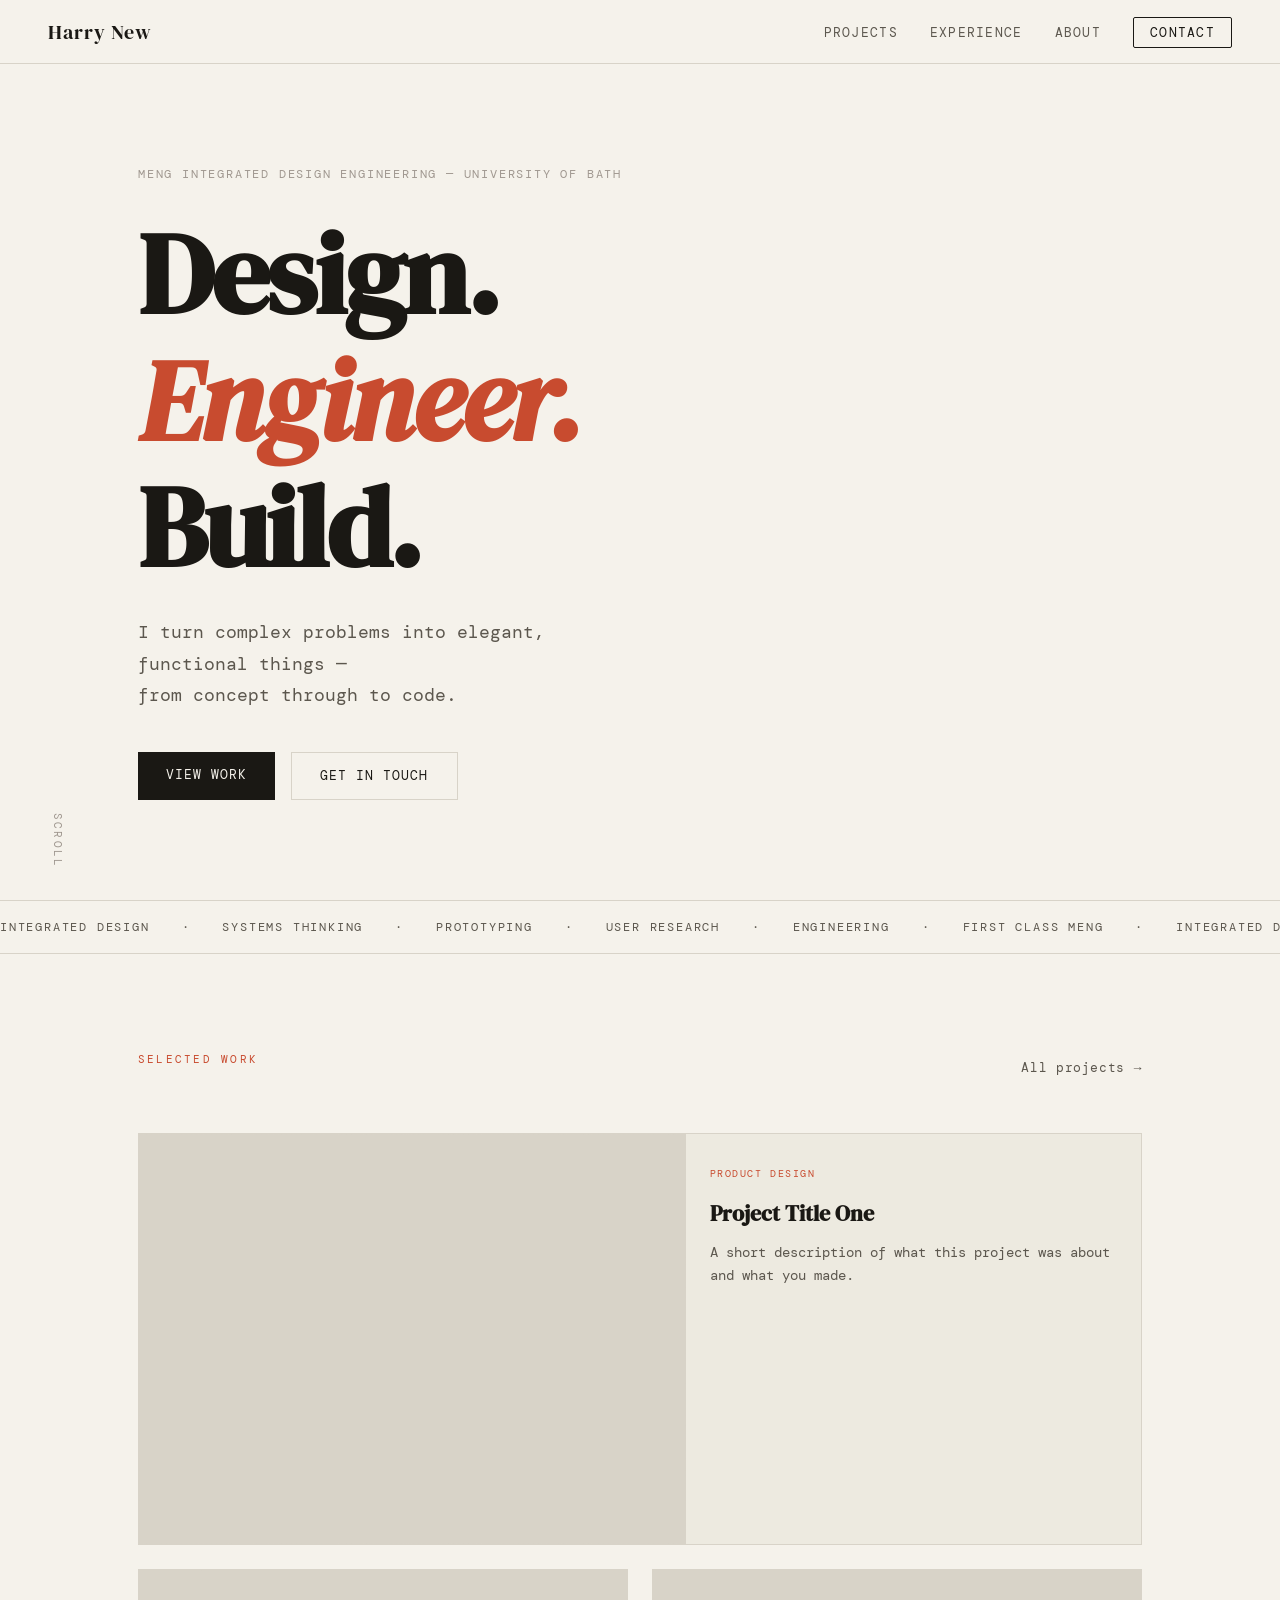
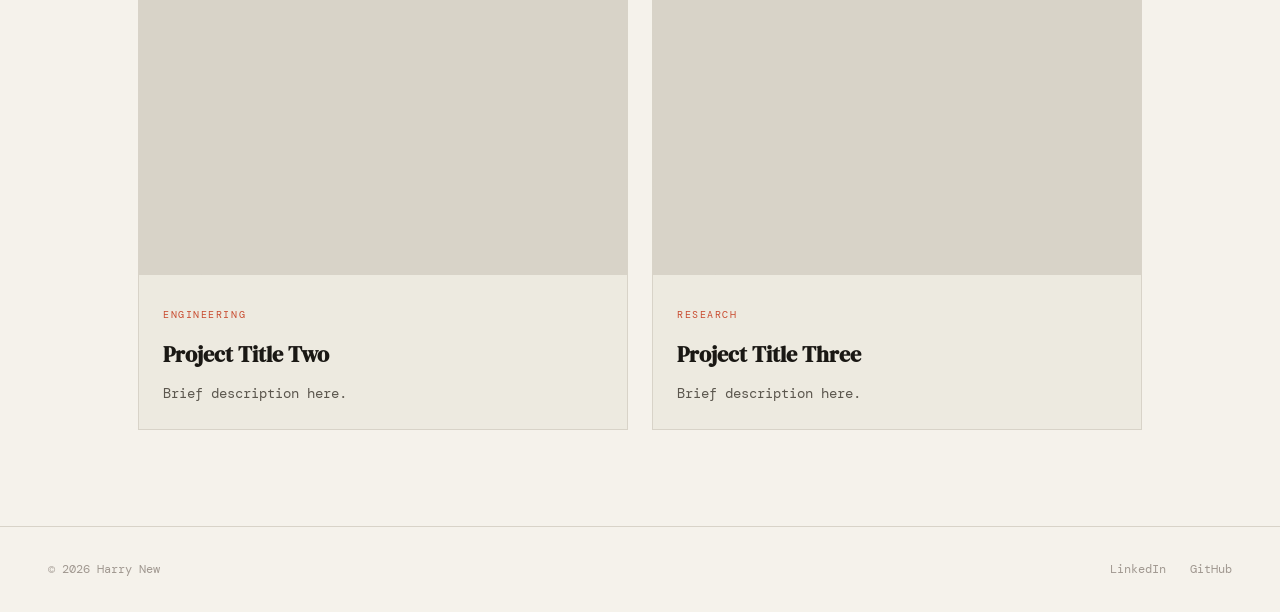
==== index.html @ e5365fc0 "feat: add initial template from Claude AI - add initial template generated from Claude - add About p" ====
<!DOCTYPE html>
<html lang="en">
<head>
  <meta charset="UTF-8" />
  <meta name="viewport" content="width=device-width, initial-scale=1.0" />
  <title>Harry New — Design Engineer</title>
  <link rel="stylesheet" href="css/style.css" />
  <link rel="preconnect" href="https://fonts.googleapis.com" />
  <link href="https://fonts.googleapis.com/css2?family=DM+Serif+Display:ital@0;1&family=DM+Mono:wght@300;400;500&display=swap" rel="stylesheet" />
</head>
<body>

  <nav class="nav">
    <a href="index.html" class="nav-logo">Harry New</a>
    <ul class="nav-links">
      <li><a href="projects.html">Projects</a></li>
      <li><a href="experience.html">Experience</a></li>
      <li><a href="about.html">About</a></li>
      <li><a href="contact.html" class="nav-cta">Contact</a></li>
    </ul>
  </nav>

  <main class="hero">
    <div class="hero-label">MEng Integrated Design Engineering — University of Bath</div>
    <h1 class="hero-title">
      <span class="reveal">Design.</span>
      <span class="reveal italic">Engineer.</span>
      <span class="reveal">Build.</span>
    </h1>
    <p class="hero-sub reveal-delay">
      I turn complex problems into elegant, functional things —<br />
      from concept through to code.
    </p>
    <div class="hero-actions reveal-delay-2">
      <a href="projects.html" class="btn-primary">View Work</a>
      <a href="contact.html" class="btn-ghost">Get in Touch</a>
    </div>

    <div class="hero-scroll-hint">scroll</div>
  </main>

  <section class="marquee-strip">
    <div class="marquee-track">
      <span>Integrated Design</span><span>·</span>
      <span>Systems Thinking</span><span>·</span>
      <span>Prototyping</span><span>·</span>
      <span>User Research</span><span>·</span>
      <span>Engineering</span><span>·</span>
      <span>First Class MEng</span><span>·</span>
      <span>Integrated Design</span><span>·</span>
      <span>Systems Thinking</span><span>·</span>
      <span>Prototyping</span><span>·</span>
      <span>User Research</span><span>·</span>
      <span>Engineering</span><span>·</span>
      <span>First Class MEng</span><span>·</span>
    </div>
  </section>

  <section class="featured">
    <div class="section-header">
      <span class="section-label">Selected Work</span>
      <a href="projects.html" class="section-link">All projects →</a>
    </div>
    <div class="project-grid">
      <a href="projects.html" class="project-card large">
        <div class="project-card-img placeholder"></div>
        <div class="project-card-info">
          <span class="project-tag">Product Design</span>
          <h3>Project Title One</h3>
          <p>A short description of what this project was about and what you made.</p>
        </div>
      </a>
      <a href="projects.html" class="project-card">
        <div class="project-card-img placeholder"></div>
        <div class="project-card-info">
          <span class="project-tag">Engineering</span>
          <h3>Project Title Two</h3>
          <p>Brief description here.</p>
        </div>
      </a>
      <a href="projects.html" class="project-card">
        <div class="project-card-img placeholder"></div>
        <div class="project-card-info">
          <span class="project-tag">Research</span>
          <h3>Project Title Three</h3>
          <p>Brief description here.</p>
        </div>
      </a>
    </div>
  </section>

  <footer class="footer">
    <span>© 2026 Harry New</span>
    <div class="footer-links">
      <a href="https://www.linkedin.com/in/harry-new-02661025b/" target="_blank" rel="noopener noreferrer">LinkedIn</a>
      <a href="https://github.com/hnewey7" target="_blank" rel="noopener noreferrer">GitHub</a>
    </div>
  </footer>

  <script src="js/main.js"></script>
</body>
</html>
---- css/style.css ----
/* ============================================================
   PORTFOLIO — style.css
   Design: Editorial / refined with personality
   Fonts: DM Serif Display + DM Mono
   ============================================================ */

/* ── Variables ─────────────────────────────────────────────── */
:root {
  --bg:        #F5F2EB;
  --surface:   #EDEAE0;
  --ink:       #1A1814;
  --ink-mid:   #5C574E;
  --ink-faint: #A09890;
  --accent:    #C84B2F;
  --accent-2:  #2F6EC8;
  --border:    #D8D3C8;

  --font-serif: 'DM Serif Display', Georgia, serif;
  --font-mono:  'DM Mono', 'Courier New', monospace;

  --max-w: 1100px;
  --nav-h: 64px;
  --gap:   clamp(1.5rem, 4vw, 3rem);
}

/* ── Reset ──────────────────────────────────────────────────── */
*, *::before, *::after { box-sizing: border-box; margin: 0; padding: 0; }
html { scroll-behavior: smooth; }
body {
  background: var(--bg);
  color: var(--ink);
  font-family: var(--font-mono);
  font-size: clamp(14px, 1.5vw, 16px);
  line-height: 1.7;
  -webkit-font-smoothing: antialiased;
}
img { display: block; max-width: 100%; }
a { color: inherit; text-decoration: none; }
ul { list-style: none; }

/* ── Nav ────────────────────────────────────────────────────── */
.nav {
  position: fixed;
  top: 0; left: 0; right: 0;
  height: var(--nav-h);
  display: flex;
  align-items: center;
  justify-content: space-between;
  padding: 0 var(--gap);
  background: var(--bg);
  border-bottom: 1px solid var(--border);
  z-index: 100;
}
.nav-logo {
  font-family: var(--font-serif);
  font-size: 1.25rem;
  letter-spacing: 0.05em;
}
.nav-links {
  display: flex;
  align-items: center;
  gap: 2rem;
}
.nav-links a {
  font-size: 0.8rem;
  letter-spacing: 0.1em;
  text-transform: uppercase;
  color: var(--ink-mid);
  transition: color 0.2s;
}
.nav-links a:hover,
.nav-links a.active { color: var(--ink); }
.nav-cta {
  border: 1px solid var(--ink);
  padding: 0.4rem 1rem;
  border-radius: 2px;
  color: var(--ink) !important;
  transition: background 0.2s, color 0.2s !important;
}
.nav-cta:hover {
  background: var(--ink);
  color: var(--bg) !important;
}

/* ── Buttons ────────────────────────────────────────────────── */
.btn-primary {
  display: inline-block;
  background: var(--ink);
  color: var(--bg);
  padding: 0.75rem 1.75rem;
  font-family: var(--font-mono);
  font-size: 0.8rem;
  letter-spacing: 0.08em;
  text-transform: uppercase;
  border: none;
  cursor: pointer;
  transition: background 0.2s, transform 0.15s;
}
.btn-primary:hover { background: var(--accent); transform: translateY(-2px); }

.btn-ghost {
  display: inline-block;
  color: var(--ink);
  padding: 0.75rem 1.75rem;
  font-family: var(--font-mono);
  font-size: 0.8rem;
  letter-spacing: 0.08em;
  text-transform: uppercase;
  border: 1px solid var(--border);
  transition: border-color 0.2s;
}
.btn-ghost:hover { border-color: var(--ink); }

/* ── Shared labels ──────────────────────────────────────────── */
.section-label {
  display: block;
  font-size: 0.7rem;
  letter-spacing: 0.2em;
  text-transform: uppercase;
  color: var(--accent);
  margin-bottom: 1rem;
}

/* ── Placeholder images ─────────────────────────────────────── */
.placeholder {
  background: var(--surface);
  border: 1px dashed var(--border);
  width: 100%;
  aspect-ratio: 16 / 10;
}

/* ── Footer ─────────────────────────────────────────────────── */
.footer {
  display: flex;
  align-items: center;
  justify-content: space-between;
  padding: 2rem var(--gap);
  border-top: 1px solid var(--border);
  font-size: 0.75rem;
  color: var(--ink-faint);
}
.footer-links { display: flex; gap: 1.5rem; }
.footer-links a:hover { color: var(--ink); }

/* ============================================================
   HOME — index.html
   ============================================================ */

.hero {
  min-height: 100svh;
  display: flex;
  flex-direction: column;
  justify-content: center;
  padding: calc(var(--nav-h) + 4rem) var(--gap) 4rem;
  max-width: var(--max-w);
  margin: 0 auto;
}
.hero-label {
  font-size: 0.75rem;
  letter-spacing: 0.15em;
  text-transform: uppercase;
  color: var(--ink-faint);
  margin-bottom: 2rem;
}
.hero-title {
  font-family: var(--font-serif);
  font-size: clamp(3.5rem, 9vw, 8rem);
  line-height: 1;
  letter-spacing: -0.02em;
  margin-bottom: 2rem;
  display: flex;
  flex-direction: column;
  gap: 0.1em;
}
.hero-title .italic { font-style: italic; color: var(--accent); }
.hero-sub {
  font-size: clamp(0.9rem, 1.5vw, 1.1rem);
  color: var(--ink-mid);
  max-width: 46ch;
  margin-bottom: 2.5rem;
  line-height: 1.8;
}
.hero-actions { display: flex; gap: 1rem; flex-wrap: wrap; }
.hero-scroll-hint {
  position: absolute;
  bottom: 2rem;
  left: var(--gap);
  font-size: 0.7rem;
  letter-spacing: 0.2em;
  text-transform: uppercase;
  color: var(--ink-faint);
  writing-mode: vertical-rl;
  animation: scrollBounce 2s ease-in-out infinite;
}
@keyframes scrollBounce {
  0%, 100% { transform: translateY(0); }
  50%       { transform: translateY(6px); }
}

/* Reveal animations */
.reveal, .reveal-delay, .reveal-delay-2 {
  opacity: 0;
  transform: translateY(24px);
  animation: revealUp 0.8s cubic-bezier(0.16,1,0.3,1) forwards;
}
.reveal       { animation-delay: 0.1s; }
.reveal-delay { animation-delay: 0.3s; }
.reveal-delay-2 { animation-delay: 0.5s; }
@keyframes revealUp {
  to { opacity: 1; transform: translateY(0); }
}

/* Marquee strip */
.marquee-strip {
  border-top: 1px solid var(--border);
  border-bottom: 1px solid var(--border);
  overflow: hidden;
  padding: 1rem 0;
}
.marquee-track {
  display: flex;
  gap: 2rem;
  white-space: nowrap;
  animation: marquee 24s linear infinite;
  font-size: 0.75rem;
  letter-spacing: 0.15em;
  text-transform: uppercase;
  color: var(--ink-mid);
}
@keyframes marquee {
  from { transform: translateX(0); }
  to   { transform: translateX(-50%); }
}

/* Featured projects */
.featured {
  max-width: var(--max-w);
  margin: 0 auto;
  padding: 6rem var(--gap);
}
.section-header {
  display: flex;
  align-items: center;
  justify-content: space-between;
  margin-bottom: 3rem;
}
.section-link {
  font-size: 0.8rem;
  letter-spacing: 0.05em;
  color: var(--ink-mid);
  transition: color 0.2s;
}
.section-link:hover { color: var(--accent); }

.project-grid {
  display: grid;
  grid-template-columns: 1fr 1fr;
  grid-template-rows: auto auto;
  gap: 1.5rem;
}
.project-card {
  display: block;
  background: var(--surface);
  border: 1px solid var(--border);
  overflow: hidden;
  transition: transform 0.25s, box-shadow 0.25s;
}
.project-card:hover {
  transform: translateY(-4px);
  box-shadow: 0 12px 32px rgba(0,0,0,0.08);
}
.project-card.large { grid-column: 1 / -1; display: grid; grid-template-columns: 1.2fr 1fr; }
.project-card.large .project-card-img { aspect-ratio: 4/3; }
.project-card-img { aspect-ratio: 16/10; background: var(--border); }
.project-card-info { padding: 1.5rem; }
.project-tag {
  display: inline-block;
  font-size: 0.65rem;
  letter-spacing: 0.15em;
  text-transform: uppercase;
  color: var(--accent);
  margin-bottom: 0.75rem;
}
.project-card-info h3 {
  font-family: var(--font-serif);
  font-size: 1.4rem;
  margin-bottom: 0.5rem;
}
.project-card-info p { font-size: 0.85rem; color: var(--ink-mid); }

/* ============================================================
   PAGE HEADER (shared)
   ============================================================ */
.page-header {
  max-width: var(--max-w);
  margin: 0 auto;
  padding: calc(var(--nav-h) + 4rem) var(--gap) 3rem;
}
.page-title {
  font-family: var(--font-serif);
  font-size: clamp(2.5rem, 6vw, 5rem);
  line-height: 1.05;
  margin-bottom: 1rem;
}
.page-title em { font-style: italic; color: var(--accent); }
.page-sub { color: var(--ink-mid); max-width: 52ch; font-size: 1rem; }

/* ============================================================
   PROJECTS — projects.html
   ============================================================ */
.filter-bar {
  max-width: var(--max-w);
  margin: 0 auto;
  padding: 0 var(--gap) 2rem;
  display: flex;
  gap: 0.5rem;
  flex-wrap: wrap;
}
.filter-btn {
  background: none;
  border: 1px solid var(--border);
  padding: 0.4rem 1rem;
  font-family: var(--font-mono);
  font-size: 0.75rem;
  letter-spacing: 0.1em;
  text-transform: uppercase;
  cursor: pointer;
  color: var(--ink-mid);
  transition: all 0.2s;
}
.filter-btn:hover, .filter-btn.active {
  background: var(--ink);
  color: var(--bg);
  border-color: var(--ink);
}

.projects-list {
  max-width: var(--max-w);
  margin: 0 auto;
  padding: 0 var(--gap) 6rem;
  display: flex;
  flex-direction: column;
  gap: 4rem;
}
.project-item {
  display: grid;
  grid-template-columns: 1fr 1fr;
  gap: 3rem;
  align-items: start;
  padding-bottom: 4rem;
  border-bottom: 1px solid var(--border);
}
.project-item:nth-child(even) .project-item-img { order: 2; }
.project-item:nth-child(even) .project-item-content { order: 1; }
.project-item-img { aspect-ratio: 4/3; background: var(--surface); border: 1px solid var(--border); }
.project-meta {
  display: flex;
  align-items: center;
  gap: 1rem;
  margin-bottom: 0.75rem;
}
.project-year { font-size: 0.75rem; color: var(--ink-faint); }
.project-item-content h2 {
  font-family: var(--font-serif);
  font-size: clamp(1.6rem, 3vw, 2.5rem);
  margin-bottom: 1rem;
}
.project-item-content p { color: var(--ink-mid); margin-bottom: 1.5rem; }
.project-skills {
  display: flex;
  flex-wrap: wrap;
  gap: 0.5rem;
  margin-bottom: 2rem;
}
.project-skills li {
  font-size: 0.7rem;
  letter-spacing: 0.1em;
  text-transform: uppercase;
  border: 1px solid var(--border);
  padding: 0.2rem 0.6rem;
  color: var(--ink-mid);
}

/* ============================================================
   EXPERIENCE — experience.html
   ============================================================ */
.experience-section {
  max-width: var(--max-w);
  margin: 0 auto;
  padding: 3rem var(--gap);
}
.exp-group-title {
  font-family: var(--font-serif);
  font-size: 1.75rem;
  margin-bottom: 2.5rem;
  padding-bottom: 1rem;
  border-bottom: 1px solid var(--border);
}
.timeline { display: flex; flex-direction: column; gap: 2.5rem; }
.timeline-item {
  display: grid;
  grid-template-columns: 160px 1fr;
  gap: 2rem;
}
.timeline-date {
  font-size: 0.75rem;
  letter-spacing: 0.05em;
  color: var(--ink-faint);
  padding-top: 0.25rem;
}
.timeline-content h3 {
  font-family: var(--font-serif);
  font-size: 1.3rem;
  margin-bottom: 0.25rem;
}
.timeline-company {
  display: block;
  font-size: 0.8rem;
  color: var(--accent);
  letter-spacing: 0.05em;
  margin-bottom: 0.75rem;
}
.timeline-content p { color: var(--ink-mid); margin-bottom: 1rem; }

.skills-section {
  max-width: var(--max-w);
  margin: 0 auto;
  padding: 3rem var(--gap) 2rem;
}
.skills-grid {
  display: grid;
  grid-template-columns: repeat(auto-fit, minmax(180px, 1fr));
  gap: 2rem;
}
.skills-group h4 {
  font-size: 0.75rem;
  letter-spacing: 0.15em;
  text-transform: uppercase;
  color: var(--accent);
  margin-bottom: 1rem;
}
.skills-group ul { display: flex; flex-direction: column; gap: 0.4rem; }
.skills-group li { font-size: 0.875rem; color: var(--ink-mid); }

.cv-cta {
  max-width: var(--max-w);
  margin: 0 auto;
  padding: 2rem var(--gap) 5rem;
}

/* ============================================================
   ABOUT — about.html
   ============================================================ */
.about-hero {
  max-width: var(--max-w);
  margin: 0 auto;
  padding: calc(var(--nav-h) + 4rem) var(--gap) 4rem;
  display: grid;
  grid-template-columns: 1fr 1.4fr;
  gap: 4rem;
  align-items: center;
}
.about-img {
  width: 100%;
  aspect-ratio: 3/4;
  object-fit: cover;
  border: 1px solid var(--border);
}
.about-intro .page-title { margin-top: 1rem; }
.about-lead {
  font-family: var(--font-serif);
  font-size: clamp(1.1rem, 2vw, 1.4rem);
  line-height: 1.5;
  color: var(--ink-mid);
  margin-top: 1.5rem;
}
.about-body {
  max-width: var(--max-w);
  margin: 0 auto;
  padding: 2rem var(--gap) 4rem;
  display: grid;
  grid-template-columns: 1.6fr 1fr;
  gap: 4rem;
}
.about-text p {
  color: var(--ink-mid);
  margin-bottom: 1.25rem;
  font-size: 1rem;
  line-height: 1.9;
}
.about-aside { display: flex; flex-direction: column; gap: 2rem; }
.aside-block h4 {
  font-size: 0.7rem;
  letter-spacing: 0.2em;
  text-transform: uppercase;
  color: var(--accent);
  margin-bottom: 0.5rem;
}
.aside-block p, .aside-block li { color: var(--ink-mid); font-size: 0.875rem; }
.aside-block ul { display: flex; flex-direction: column; gap: 0.3rem; }

.about-bullets > li {
  margin-bottom: 20px;
  list-style: circle; 
}

.values-section {
  max-width: var(--max-w);
  margin: 0 auto;
  padding: 3rem var(--gap) 5rem;
}
.values-grid {
  display: grid;
  grid-template-columns: repeat(auto-fit, minmax(220px, 1fr));
  gap: 2rem;
  margin-top: 0.5rem;
}
.value-card {
  padding: 2rem;
  border: 1px solid var(--border);
  background: var(--surface);
  transition: transform 0.2s;
}
.value-card:hover { transform: translateY(-3px); }
.value-number {
  display: block;
  font-size: 0.7rem;
  letter-spacing: 0.2em;
  color: var(--accent);
  margin-bottom: 1rem;
}
.value-card h3 {
  font-family: var(--font-serif);
  font-size: 1.2rem;
  margin-bottom: 0.75rem;
}
.value-card p { font-size: 0.85rem; color: var(--ink-mid); line-height: 1.7; }

.slideshow {
  position: relative;
  width: 100%;
  overflow: hidden;
  border: 1px solid var(--border);
}
.slideshow-track {
  display: flex;
  transition: transform 0.5s cubic-bezier(0.4, 0, 0.2, 1);
}
.slide {
  min-width: 100%;
  aspect-ratio: 3/4;
  object-fit: cover;
  flex-shrink: 0;
}
.slide-btn {
  position: absolute;
  top: 50%;
  transform: translateY(-50%);
  background: var(--bg);
  border: 1px solid var(--border);
  color: var(--ink);
  width: 2.2rem;
  height: 2.2rem;
  font-size: 1rem;
  cursor: pointer;
  display: flex;
  align-items: center;
  justify-content: center;
  transition: background 0.2s, color 0.2s;
  z-index: 2;
}
.slide-btn:hover { background: var(--ink); color: var(--bg); }
.slide-btn.prev { left: 0.75rem; }
.slide-btn.next { right: 0.75rem; }
.slideshow-dots {
  position: absolute;
  bottom: 0.75rem;
  left: 50%;
  transform: translateX(-50%);
  display: flex;
  gap: 0.4rem;
  z-index: 2;
}
.dot {
  width: 0.5rem;
  height: 0.5rem;
  border-radius: 50%;
  border: 1px solid var(--ink);
  background: transparent;
  cursor: pointer;
  padding: 0;
  transition: background 0.2s;
}
.dot.active { background: var(--ink); }

/* ============================================================
   CONTACT — contact.html
   ============================================================ */
.contact-hero {
  max-width: var(--max-w);
  margin: 0 auto;
  padding: calc(var(--nav-h) + 4rem) var(--gap) 4rem;
}
.contact-email {
  display: inline-block;
  font-family: var(--font-serif);
  font-size: clamp(1.5rem, 3vw, 2.5rem);
  color: var(--accent);
  margin-top: 1.5rem;
  border-bottom: 2px solid transparent;
  transition: border-color 0.2s;
}
.contact-email:hover { border-color: var(--accent); }

.contact-body {
  max-width: var(--max-w);
  margin: 0 auto;
  padding: 0 var(--gap) 6rem;
  display: grid;
  grid-template-columns: 1.4fr 1fr;
  gap: 5rem;
}
.contact-body h2 {
  font-family: var(--font-serif);
  font-size: 1.5rem;
  margin-bottom: 2rem;
}
.contact-form { display: flex; flex-direction: column; gap: 1.5rem; }
.form-group { display: flex; flex-direction: column; gap: 0.4rem; }
.form-group label {
  font-size: 0.7rem;
  letter-spacing: 0.15em;
  text-transform: uppercase;
  color: var(--ink-mid);
}
.form-group input,
.form-group textarea {
  background: var(--surface);
  border: 1px solid var(--border);
  padding: 0.75rem 1rem;
  font-family: var(--font-mono);
  font-size: 0.875rem;
  color: var(--ink);
  transition: border-color 0.2s;
  resize: vertical;
  outline: none;
  width: 100%;
}
.form-group input:focus,
.form-group textarea:focus { border-color: var(--ink); }

.contact-links { display: flex; flex-direction: column; gap: 1.5rem; }
.contact-links li { padding-bottom: 1.5rem; border-bottom: 1px solid var(--border); }
.contact-link-label {
  display: block;
  font-size: 0.7rem;
  letter-spacing: 0.15em;
  text-transform: uppercase;
  color: var(--ink-faint);
  margin-bottom: 0.4rem;
}
.contact-links a {
  font-size: 0.9rem;
  color: var(--ink-mid);
  transition: color 0.2s;
}
.contact-links a:hover { color: var(--accent); }

/* ============================================================
   SCROLL REVEAL (shared)
   ============================================================ */
.js-reveal {
  opacity: 0;
  transform: translateY(20px);
  transition: opacity 0.7s ease, transform 0.7s ease;
}
.js-reveal.visible {
  opacity: 1;
  transform: translateY(0);
}

/* ============================================================
   RESPONSIVE
   ============================================================ */
@media (max-width: 768px) {
  .project-card.large { grid-template-columns: 1fr; }
  .project-grid { grid-template-columns: 1fr; }
  .project-item { grid-template-columns: 1fr; }
  .project-item:nth-child(even) .project-item-img,
  .project-item:nth-child(even) .project-item-content { order: unset; }
  .about-hero { grid-template-columns: 1fr; }
  .about-body { grid-template-columns: 1fr; }
  .contact-body { grid-template-columns: 1fr; }
  .timeline-item { grid-template-columns: 1fr; gap: 0.5rem; }
  .nav-links { gap: 1rem; }
}
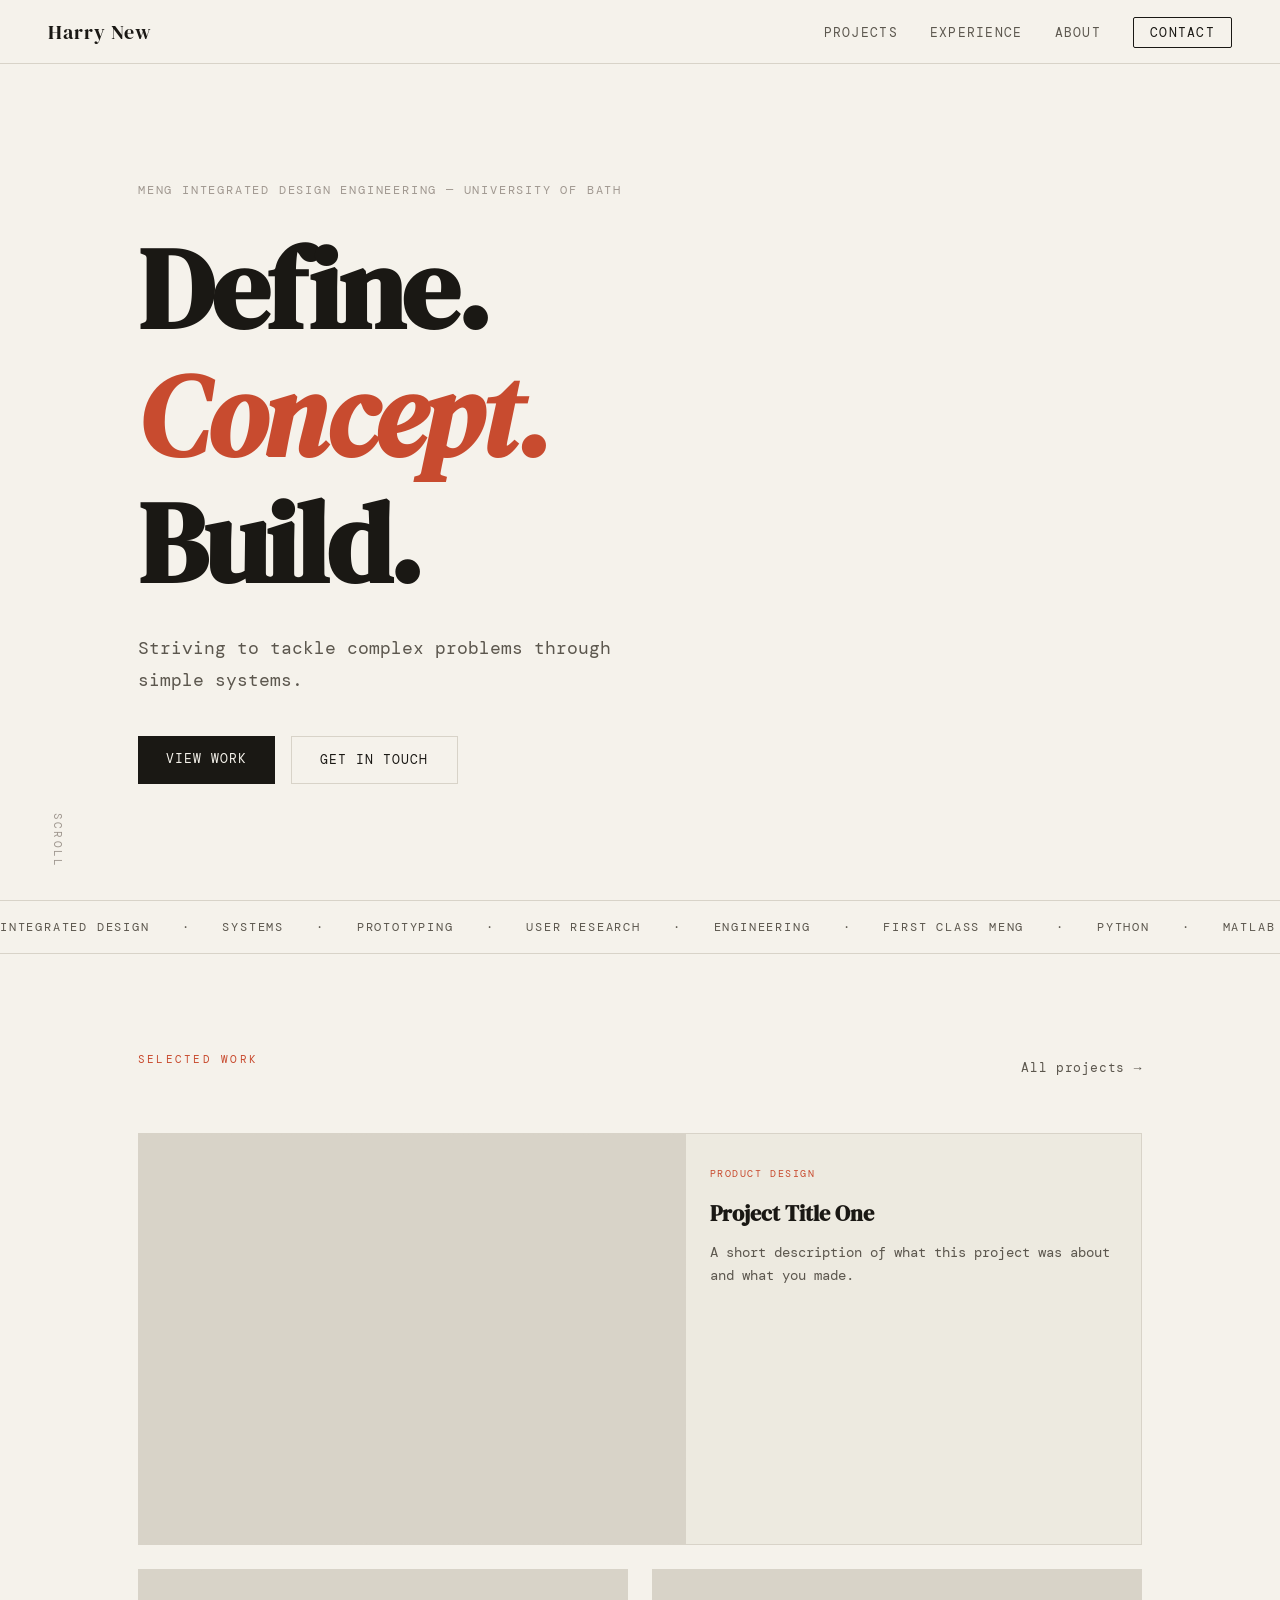
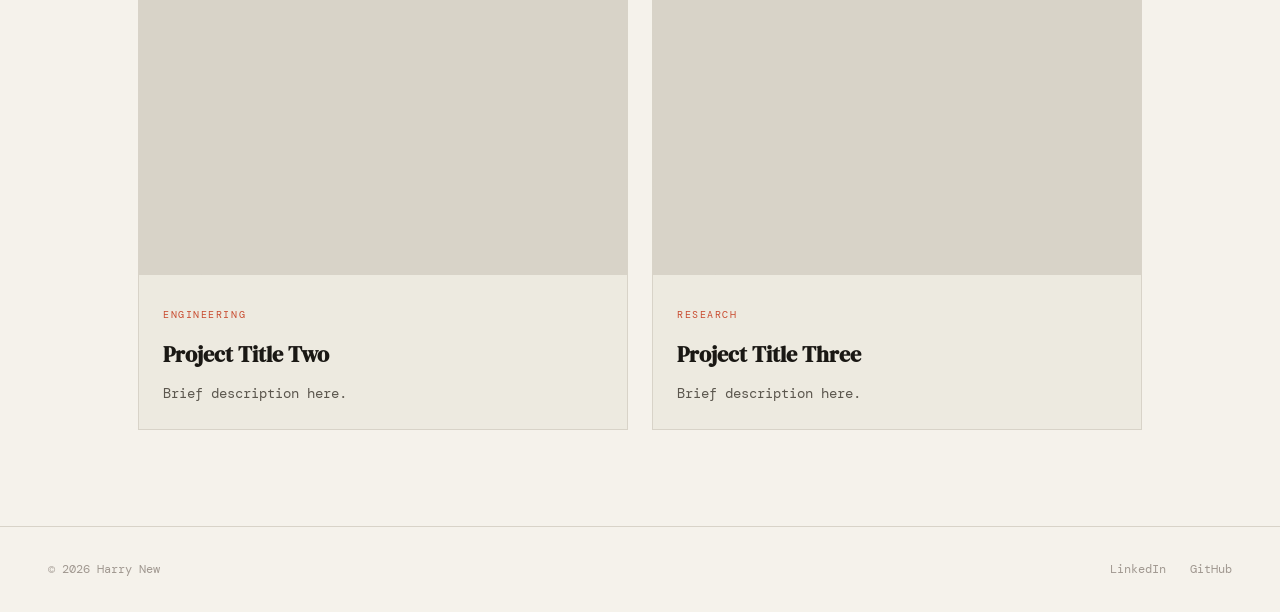
==== commit 1a7ab433: "feat: add Olypmus Rover Trials projects to Project page" ====
--- a/index.html
+++ b/index.html
@@ -23,13 +23,12 @@
   <main class="hero">
     <div class="hero-label">MEng Integrated Design Engineering — University of Bath</div>
     <h1 class="hero-title">
-      <span class="reveal">Design.</span>
-      <span class="reveal italic">Engineer.</span>
+      <span class="reveal">Define.</span>
+      <span class="reveal italic">Concept.</span>
       <span class="reveal">Build.</span>
     </h1>
     <p class="hero-sub reveal-delay">
-      I turn complex problems into elegant, functional things —<br />
-      from concept through to code.
+        Striving to tackle complex problems through simple systems.
     </p>
     <div class="hero-actions reveal-delay-2">
       <a href="projects.html" class="btn-primary">View Work</a>
@@ -42,17 +41,27 @@
   <section class="marquee-strip">
     <div class="marquee-track">
       <span>Integrated Design</span><span>·</span>
-      <span>Systems Thinking</span><span>·</span>
+      <span>Systems</span><span>·</span>
       <span>Prototyping</span><span>·</span>
       <span>User Research</span><span>·</span>
       <span>Engineering</span><span>·</span>
       <span>First Class MEng</span><span>·</span>
+      <span>Python</span><span>·</span>
+      <span>MATLAB</span><span>·</span>
+      <span>Simulink</span><span>·</span>
+      <span>Git</span><span>·</span>
+      <span>SQL</span><span>·</span>
       <span>Integrated Design</span><span>·</span>
-      <span>Systems Thinking</span><span>·</span>
+      <span>Systems</span><span>·</span>
       <span>Prototyping</span><span>·</span>
       <span>User Research</span><span>·</span>
       <span>Engineering</span><span>·</span>
       <span>First Class MEng</span><span>·</span>
+      <span>Python</span><span>·</span>
+      <span>MATLAB</span><span>·</span>
+      <span>Simulink</span><span>·</span>
+      <span>Git</span><span>·</span>
+      <span>SQL</span><span>·</span>
     </div>
   </section>
 
--- a/css/style.css
+++ b/css/style.css
@@ -229,7 +229,7 @@
 }
 @keyframes marquee {
   from { transform: translateX(0); }
-  to   { transform: translateX(-50%); }
+  to   { transform: translateX(-98.9%); }
 }
 
 /* Featured projects */
@@ -281,6 +281,13 @@
   color: var(--accent);
   margin-bottom: 0.75rem;
 }
+.project-meta {
+  /* display: flex; */
+  align-items: center;
+  gap: 1rem;
+  margin-bottom: 0.00rem;
+}
+.project-year { font-size: 0.75rem; color: var(--ink-faint); }
 .project-card-info h3 {
   font-family: var(--font-serif);
   font-size: 1.4rem;
@@ -353,17 +360,10 @@
 .project-item:nth-child(even) .project-item-img { order: 2; }
 .project-item:nth-child(even) .project-item-content { order: 1; }
 .project-item-img { aspect-ratio: 4/3; background: var(--surface); border: 1px solid var(--border); }
-.project-meta {
-  display: flex;
-  align-items: center;
-  gap: 1rem;
-  margin-bottom: 0.75rem;
-}
-.project-year { font-size: 0.75rem; color: var(--ink-faint); }
 .project-item-content h2 {
   font-family: var(--font-serif);
   font-size: clamp(1.6rem, 3vw, 2.5rem);
-  margin-bottom: 1rem;
+  margin-bottom: 0.5rem;
 }
 .project-item-content p { color: var(--ink-mid); margin-bottom: 1.5rem; }
 .project-skills {
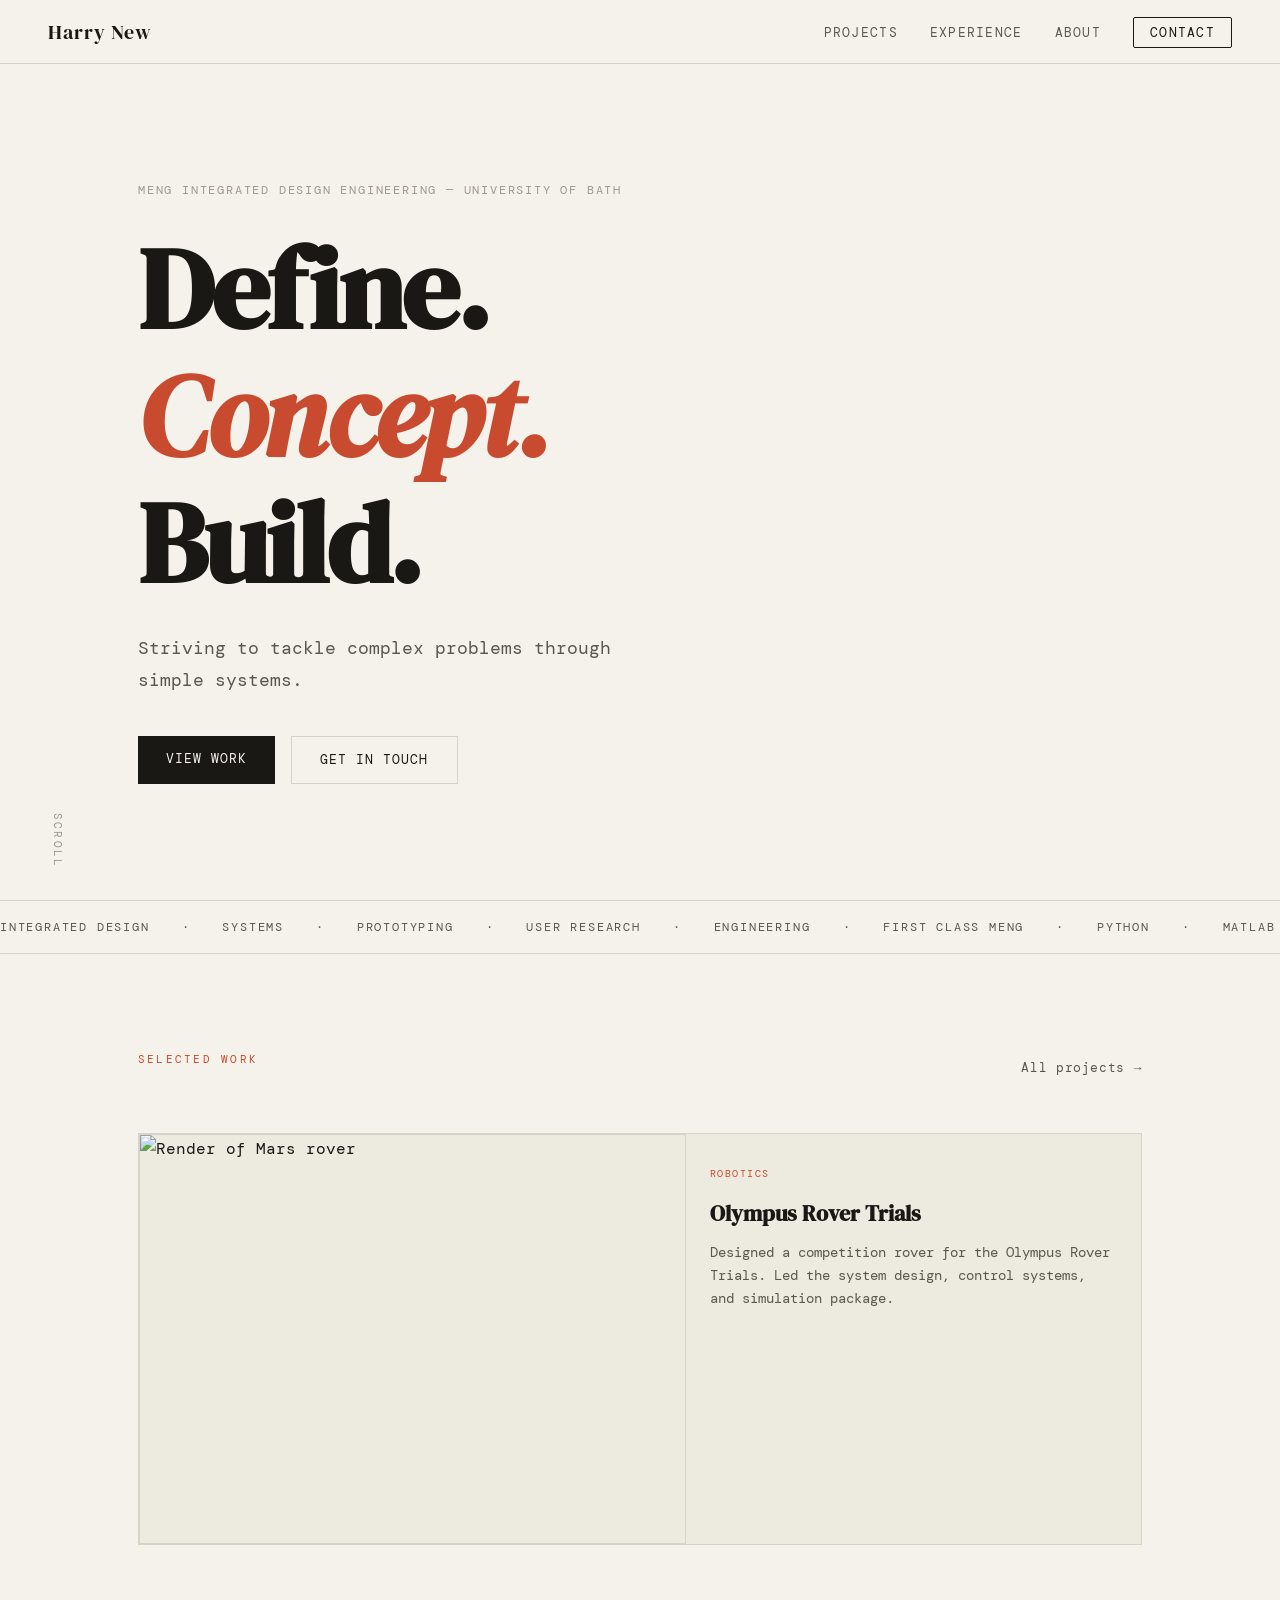
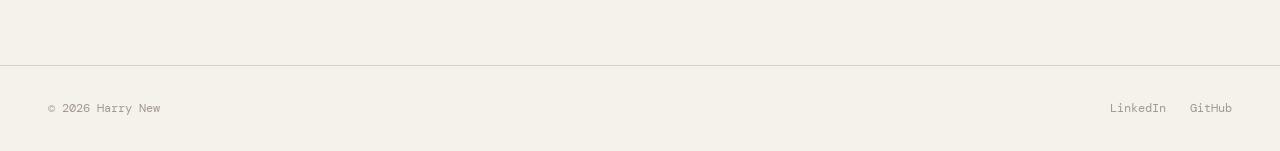
==== commit f9694bde: "chore: commented out other project placeholders" ====
--- a/index.html
+++ b/index.html
@@ -72,14 +72,14 @@
     </div>
     <div class="project-grid">
       <a href="projects.html" class="project-card large">
-        <div class="project-card-img placeholder"></div>
+        <img class="project-item-img" src="assets/images/projects/rover_new.png" alt="Render of Mars rover">
         <div class="project-card-info">
-          <span class="project-tag">Product Design</span>
-          <h3>Project Title One</h3>
-          <p>A short description of what this project was about and what you made.</p>
+          <span class="project-tag">Robotics</span>
+          <h3>Olympus Rover Trials</h3>
+          <p>Designed a competition rover for the Olympus Rover Trials. Led the system design, control systems, and simulation package.</p>
         </div>
       </a>
-      <a href="projects.html" class="project-card">
+      <!-- <a href="projects.html" class="project-card">
         <div class="project-card-img placeholder"></div>
         <div class="project-card-info">
           <span class="project-tag">Engineering</span>
@@ -94,7 +94,7 @@
           <h3>Project Title Three</h3>
           <p>Brief description here.</p>
         </div>
-      </a>
+      </a> -->
     </div>
   </section>
 
